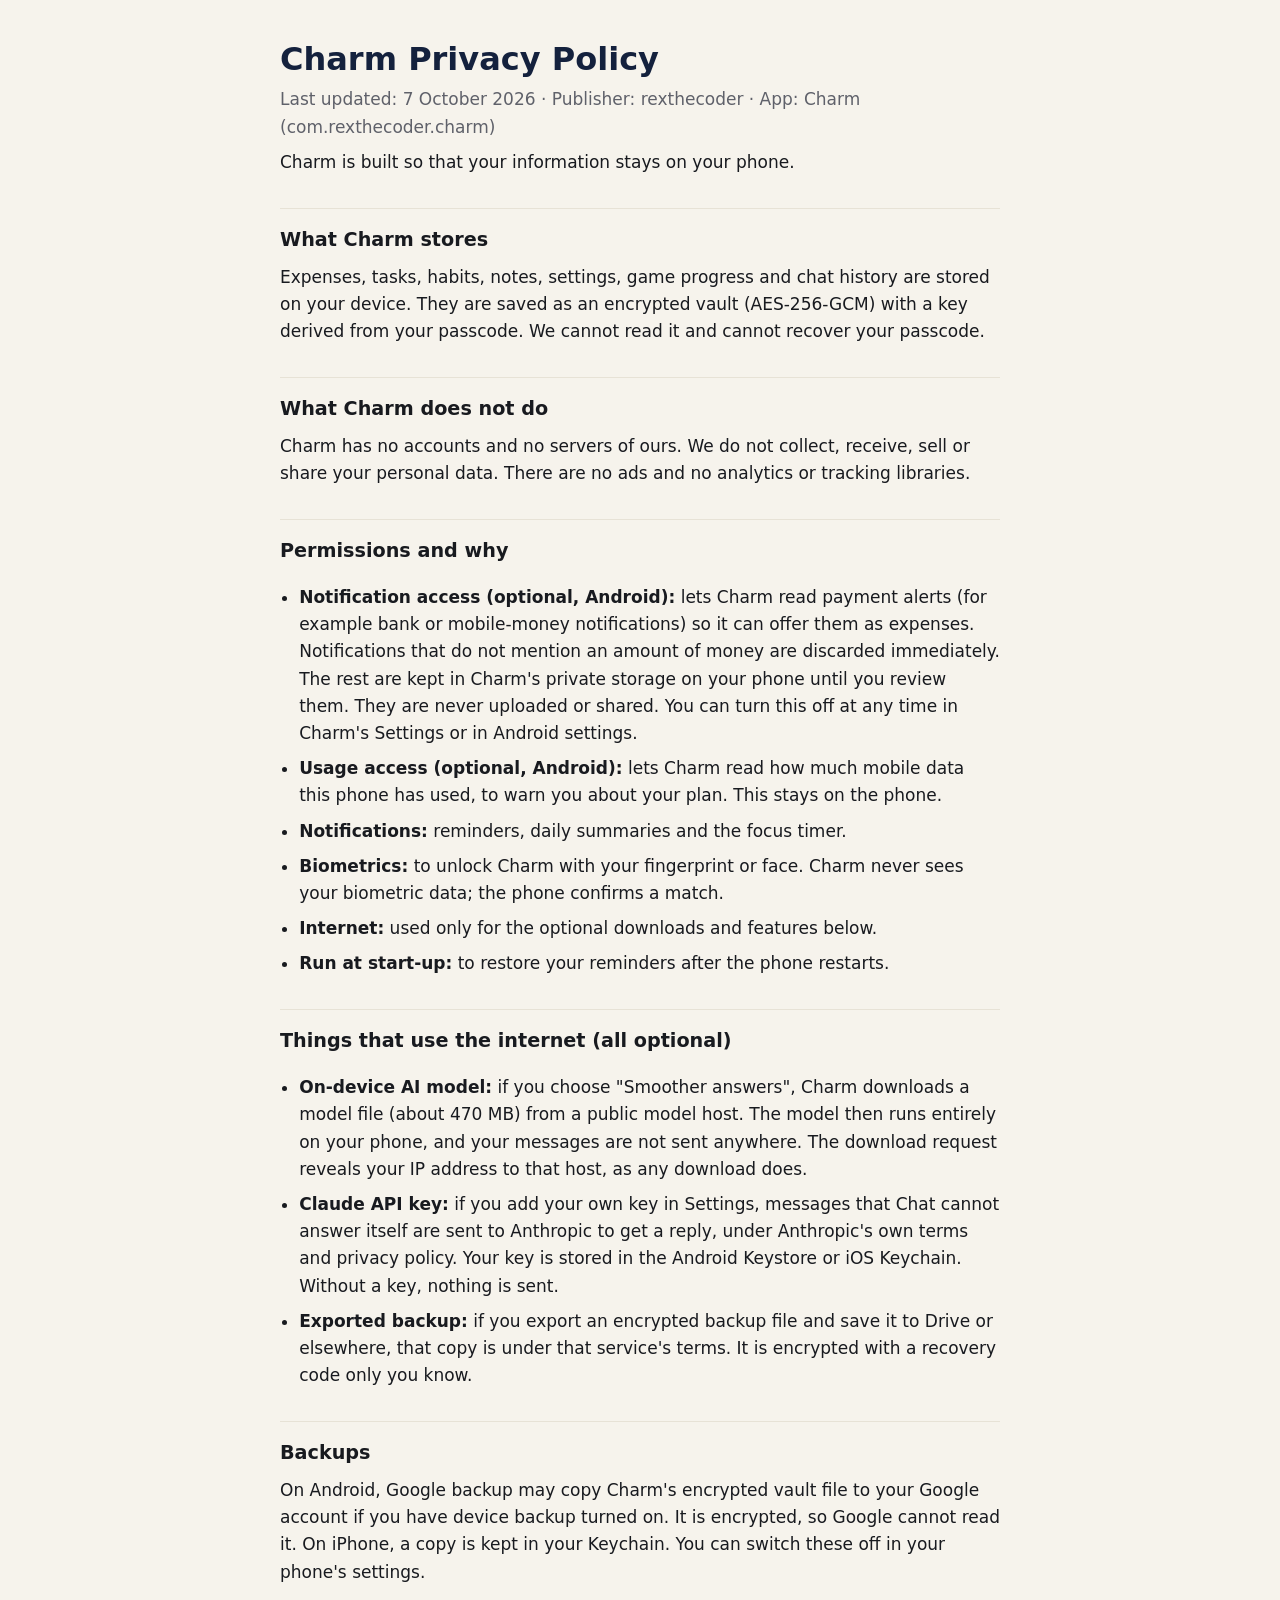
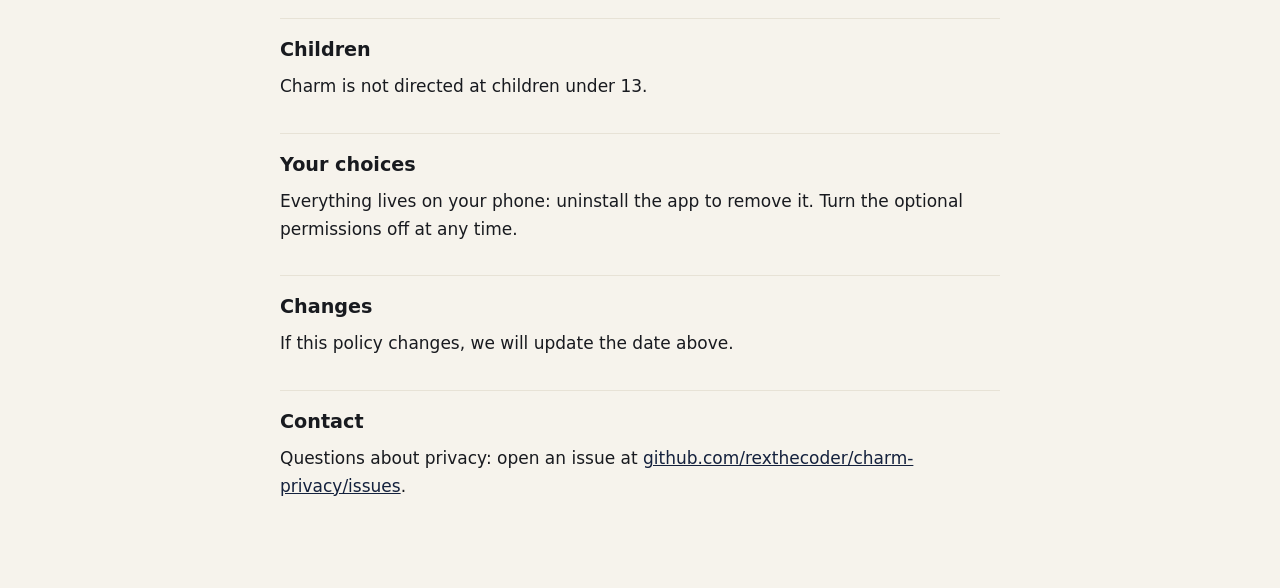
==== index.html @ 881cbb49 "Charm privacy policy" ====
<!doctype html>
<html lang="en">
<head>
<meta charset="utf-8">
<meta name="viewport" content="width=device-width, initial-scale=1">
<title>Charm Privacy Policy</title>
<style>
  :root { --bg:#f6f3ec; --ink:#181a1f; --muted:#5f616a; --line:#e7e2d6; --brand:#14213d; }
  @media (prefers-color-scheme: dark) { :root { --bg:#0f1115; --ink:#f1eee6; --muted:#a0a3ad; --line:#2b2f38; --brand:#e9e5d9; } }
  body { margin:0; background:var(--bg); color:var(--ink); font:17px/1.6 system-ui,-apple-system,"Segoe UI",Roboto,sans-serif; }
  main { max-width:720px; margin:0 auto; padding:40px 20px 80px; }
  h1 { font-size:2rem; line-height:1.2; margin:0 0 4px; color:var(--brand); }
  h2 { font-size:1.2rem; margin:2rem 0 .4rem; padding-top:1rem; border-top:1px solid var(--line); }
  p, li { margin:.5rem 0; } ul { padding-left:1.2rem; }
  .meta { color:var(--muted); }
  a { color:var(--brand); }
</style>
</head>
<body>
<main>
<h1>Charm Privacy Policy</h1>
<p class="meta">Last updated: 7 October 2026 · Publisher: rexthecoder · App: Charm (com.rexthecoder.charm)</p>

<p>Charm is built so that your information stays on your phone.</p>

<h2>What Charm stores</h2>
<p>Expenses, tasks, habits, notes, settings, game progress and chat history are stored on your device. They are saved as an encrypted vault (AES-256-GCM) with a key derived from your passcode. We cannot read it and cannot recover your passcode.</p>

<h2>What Charm does not do</h2>
<p>Charm has no accounts and no servers of ours. We do not collect, receive, sell or share your personal data. There are no ads and no analytics or tracking libraries.</p>

<h2>Permissions and why</h2>
<ul>
  <li><strong>Notification access (optional, Android):</strong> lets Charm read payment alerts (for example bank or mobile-money notifications) so it can offer them as expenses. Notifications that do not mention an amount of money are discarded immediately. The rest are kept in Charm's private storage on your phone until you review them. They are never uploaded or shared. You can turn this off at any time in Charm's Settings or in Android settings.</li>
  <li><strong>Usage access (optional, Android):</strong> lets Charm read how much mobile data this phone has used, to warn you about your plan. This stays on the phone.</li>
  <li><strong>Notifications:</strong> reminders, daily summaries and the focus timer.</li>
  <li><strong>Biometrics:</strong> to unlock Charm with your fingerprint or face. Charm never sees your biometric data; the phone confirms a match.</li>
  <li><strong>Internet:</strong> used only for the optional downloads and features below.</li>
  <li><strong>Run at start-up:</strong> to restore your reminders after the phone restarts.</li>
</ul>

<h2>Things that use the internet (all optional)</h2>
<ul>
  <li><strong>On-device AI model:</strong> if you choose "Smoother answers", Charm downloads a model file (about 470 MB) from a public model host. The model then runs entirely on your phone, and your messages are not sent anywhere. The download request reveals your IP address to that host, as any download does.</li>
  <li><strong>Claude API key:</strong> if you add your own key in Settings, messages that Chat cannot answer itself are sent to Anthropic to get a reply, under Anthropic's own terms and privacy policy. Your key is stored in the Android Keystore or iOS Keychain. Without a key, nothing is sent.</li>
  <li><strong>Exported backup:</strong> if you export an encrypted backup file and save it to Drive or elsewhere, that copy is under that service's terms. It is encrypted with a recovery code only you know.</li>
</ul>

<h2>Backups</h2>
<p>On Android, Google backup may copy Charm's encrypted vault file to your Google account if you have device backup turned on. It is encrypted, so Google cannot read it. On iPhone, a copy is kept in your Keychain. You can switch these off in your phone's settings.</p>

<h2>Children</h2>
<p>Charm is not directed at children under 13.</p>

<h2>Your choices</h2>
<p>Everything lives on your phone: uninstall the app to remove it. Turn the optional permissions off at any time.</p>

<h2>Changes</h2>
<p>If this policy changes, we will update the date above.</p>

<h2>Contact</h2>
<p>Questions about privacy: open an issue at <a href="https://github.com/rexthecoder/charm-privacy/issues">github.com/rexthecoder/charm-privacy/issues</a>.</p>
</main>
</body>
</html>
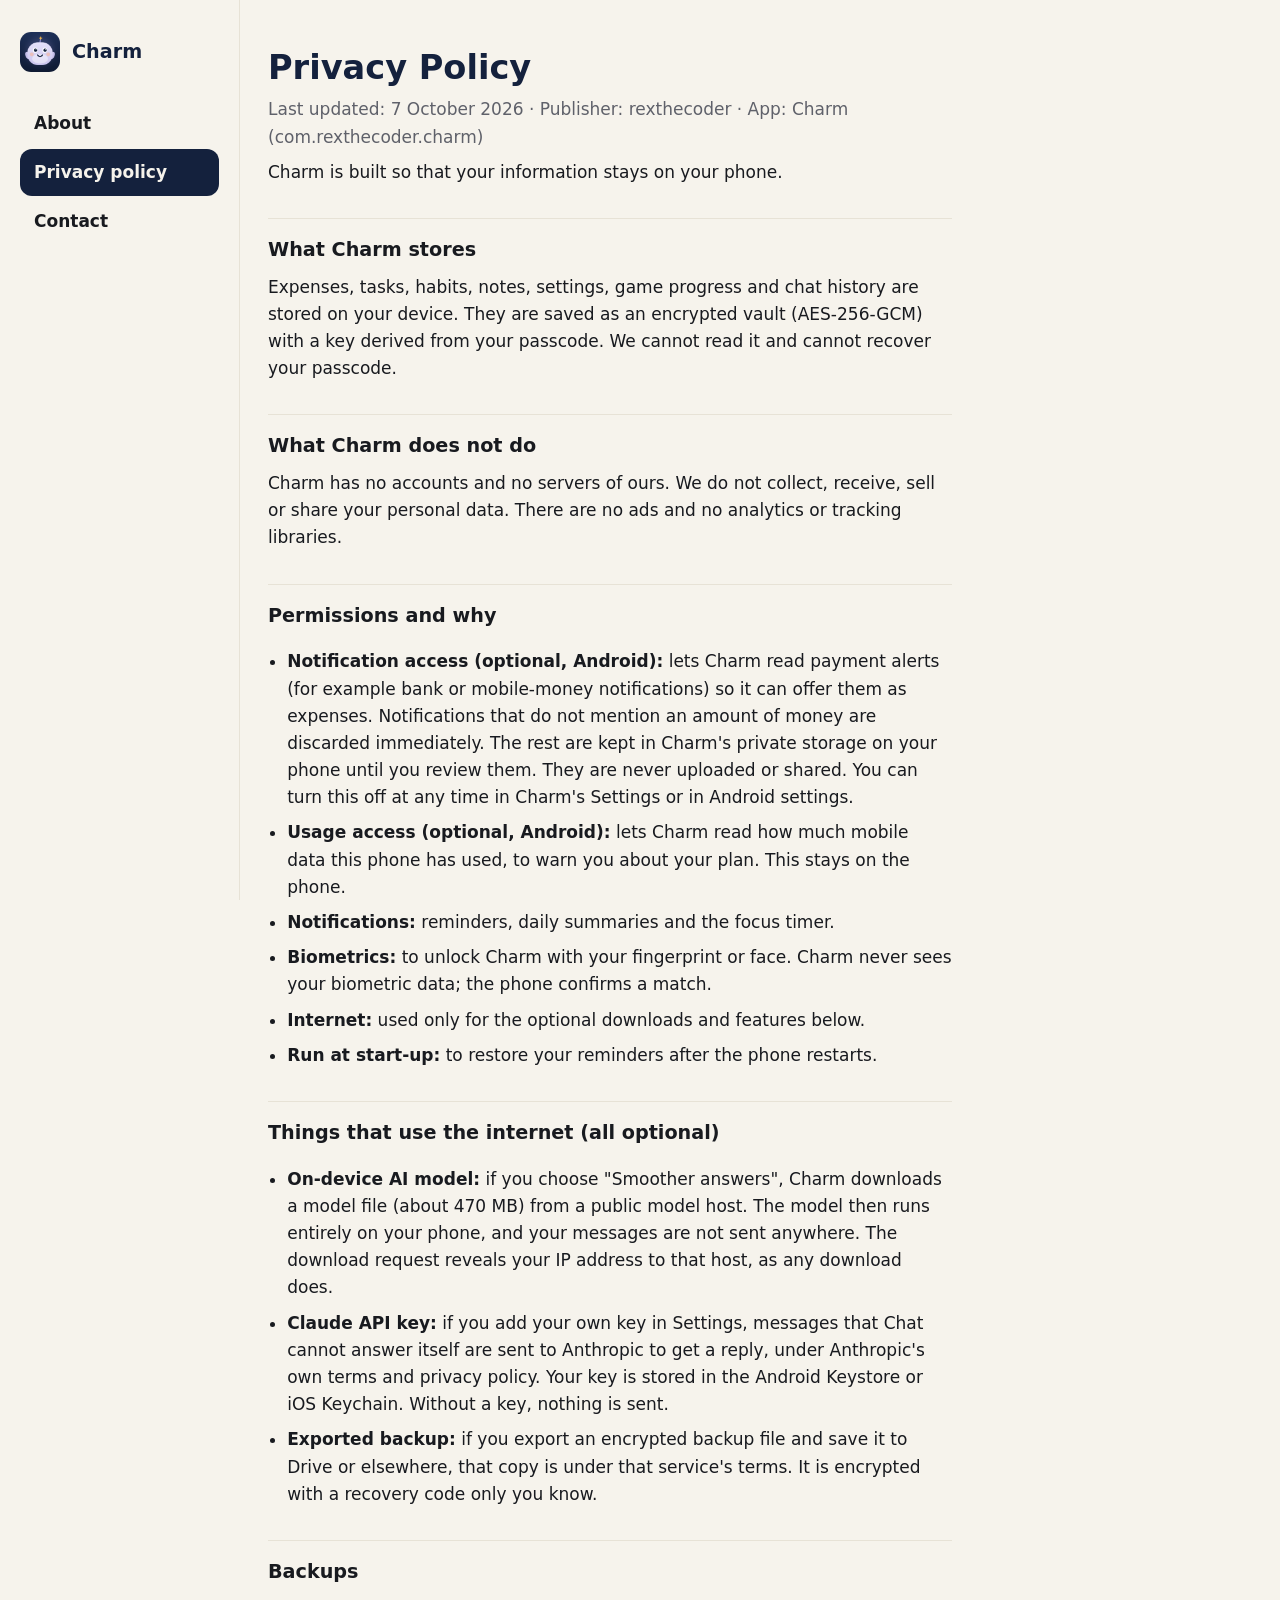
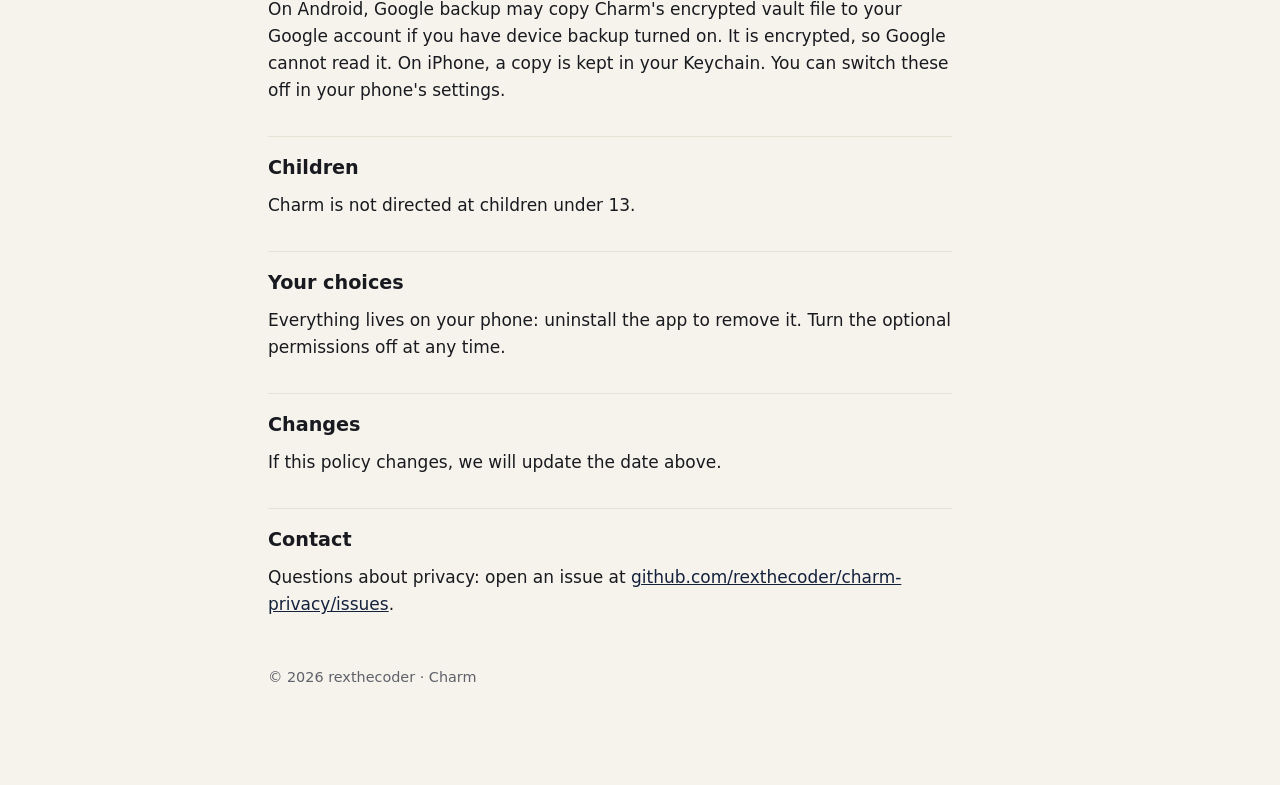
==== commit cfc66aa5: "Add About page and side navigation" ====
--- a/index.html
+++ b/index.html
@@ -4,21 +4,20 @@
 <meta charset="utf-8">
 <meta name="viewport" content="width=device-width, initial-scale=1">
 <title>Charm Privacy Policy</title>
-<style>
-  :root { --bg:#f6f3ec; --ink:#181a1f; --muted:#5f616a; --line:#e7e2d6; --brand:#14213d; }
-  @media (prefers-color-scheme: dark) { :root { --bg:#0f1115; --ink:#f1eee6; --muted:#a0a3ad; --line:#2b2f38; --brand:#e9e5d9; } }
-  body { margin:0; background:var(--bg); color:var(--ink); font:17px/1.6 system-ui,-apple-system,"Segoe UI",Roboto,sans-serif; }
-  main { max-width:720px; margin:0 auto; padding:40px 20px 80px; }
-  h1 { font-size:2rem; line-height:1.2; margin:0 0 4px; color:var(--brand); }
-  h2 { font-size:1.2rem; margin:2rem 0 .4rem; padding-top:1rem; border-top:1px solid var(--line); }
-  p, li { margin:.5rem 0; } ul { padding-left:1.2rem; }
-  .meta { color:var(--muted); }
-  a { color:var(--brand); }
-</style>
+<meta name="description" content="How Charm treats your data: it stays on your phone.">
+<link rel="icon" href="icon.png">
+<link rel="stylesheet" href="style.css">
 </head>
 <body>
+<div class="layout">
+<nav class="side" aria-label="Site">
+  <a class="brand" href="about.html"><img src="icon.png" alt="">Charm</a>
+  <a class="link" href="about.html">About</a>
+  <a class="link" href="./" aria-current="page">Privacy policy</a>
+  <a class="link" href="https://github.com/rexthecoder/charm-privacy/issues">Contact</a>
+</nav>
 <main>
-<h1>Charm Privacy Policy</h1>
+<h1>Privacy Policy</h1>
 <p class="meta">Last updated: 7 October 2026 · Publisher: rexthecoder · App: Charm (com.rexthecoder.charm)</p>
 
 <p>Charm is built so that your information stays on your phone.</p>
@@ -60,6 +59,8 @@
 
 <h2>Contact</h2>
 <p>Questions about privacy: open an issue at <a href="https://github.com/rexthecoder/charm-privacy/issues">github.com/rexthecoder/charm-privacy/issues</a>.</p>
+<footer>© 2026 rexthecoder · Charm</footer>
 </main>
+</div>
 </body>
 </html>
--- a/style.css
+++ b/style.css
@@ -0,0 +1,28 @@
+:root { --bg:#f6f3ec; --card:#fff; --ink:#181a1f; --muted:#5f616a; --line:#e7e2d6; --brand:#14213d; --on-brand:#f6f3ec; --tint:#dad6f2; }
+@media (prefers-color-scheme: dark) { :root { --bg:#0f1115; --card:#181b21; --ink:#f1eee6; --muted:#a0a3ad; --line:#2b2f38; --brand:#e9e5d9; --on-brand:#14213d; --tint:#2b2a4b; } }
+* { box-sizing:border-box; }
+body { margin:0; background:var(--bg); color:var(--ink); font:17px/1.6 system-ui,-apple-system,"Segoe UI",Roboto,sans-serif; }
+a { color:var(--brand); }
+.layout { display:grid; grid-template-columns:240px 1fr; min-height:100vh; }
+nav.side { position:sticky; top:0; align-self:start; height:100vh; padding:32px 20px; border-right:1px solid var(--line); }
+nav.side .brand { display:flex; align-items:center; gap:12px; font-weight:700; font-size:1.2rem; color:var(--brand); text-decoration:none; margin-bottom:28px; }
+nav.side .brand img { width:40px; height:40px; border-radius:11px; }
+nav.side a.link { display:block; padding:10px 14px; margin:2px 0; border-radius:12px; color:var(--ink); text-decoration:none; font-weight:600; }
+nav.side a.link:hover { background:var(--tint); }
+nav.side a.link[aria-current="page"] { background:var(--brand); color:var(--on-brand); }
+main { max-width:740px; padding:48px 28px 96px; }
+h1 { font-size:2.1rem; line-height:1.2; margin:0 0 6px; color:var(--brand); }
+h2 { font-size:1.2rem; margin:2rem 0 .4rem; padding-top:1rem; border-top:1px solid var(--line); }
+p, li { margin:.5rem 0; } ul { padding-left:1.2rem; }
+.meta, .lead { color:var(--muted); } .lead { font-size:1.15rem; }
+.grid { display:grid; grid-template-columns:repeat(auto-fit,minmax(210px,1fr)); gap:12px; margin:1rem 0; }
+.card { background:var(--card); border:1px solid var(--line); border-radius:18px; padding:16px 18px; }
+.card h3 { margin:0 0 4px; font-size:1.05rem; } .card p { margin:0; color:var(--muted); font-size:.95rem; }
+footer { margin-top:3rem; color:var(--muted); font-size:.9rem; }
+@media (max-width:760px) {
+  .layout { grid-template-columns:1fr; }
+  nav.side { position:static; height:auto; display:flex; flex-wrap:wrap; align-items:center; gap:4px; padding:14px 16px; border-right:0; border-bottom:1px solid var(--line); }
+  nav.side .brand { margin:0 auto 0 0; font-size:1.05rem; } nav.side .brand img { width:32px; height:32px; }
+  nav.side a.link { padding:8px 12px; }
+  main { padding:28px 18px 72px; }
+}
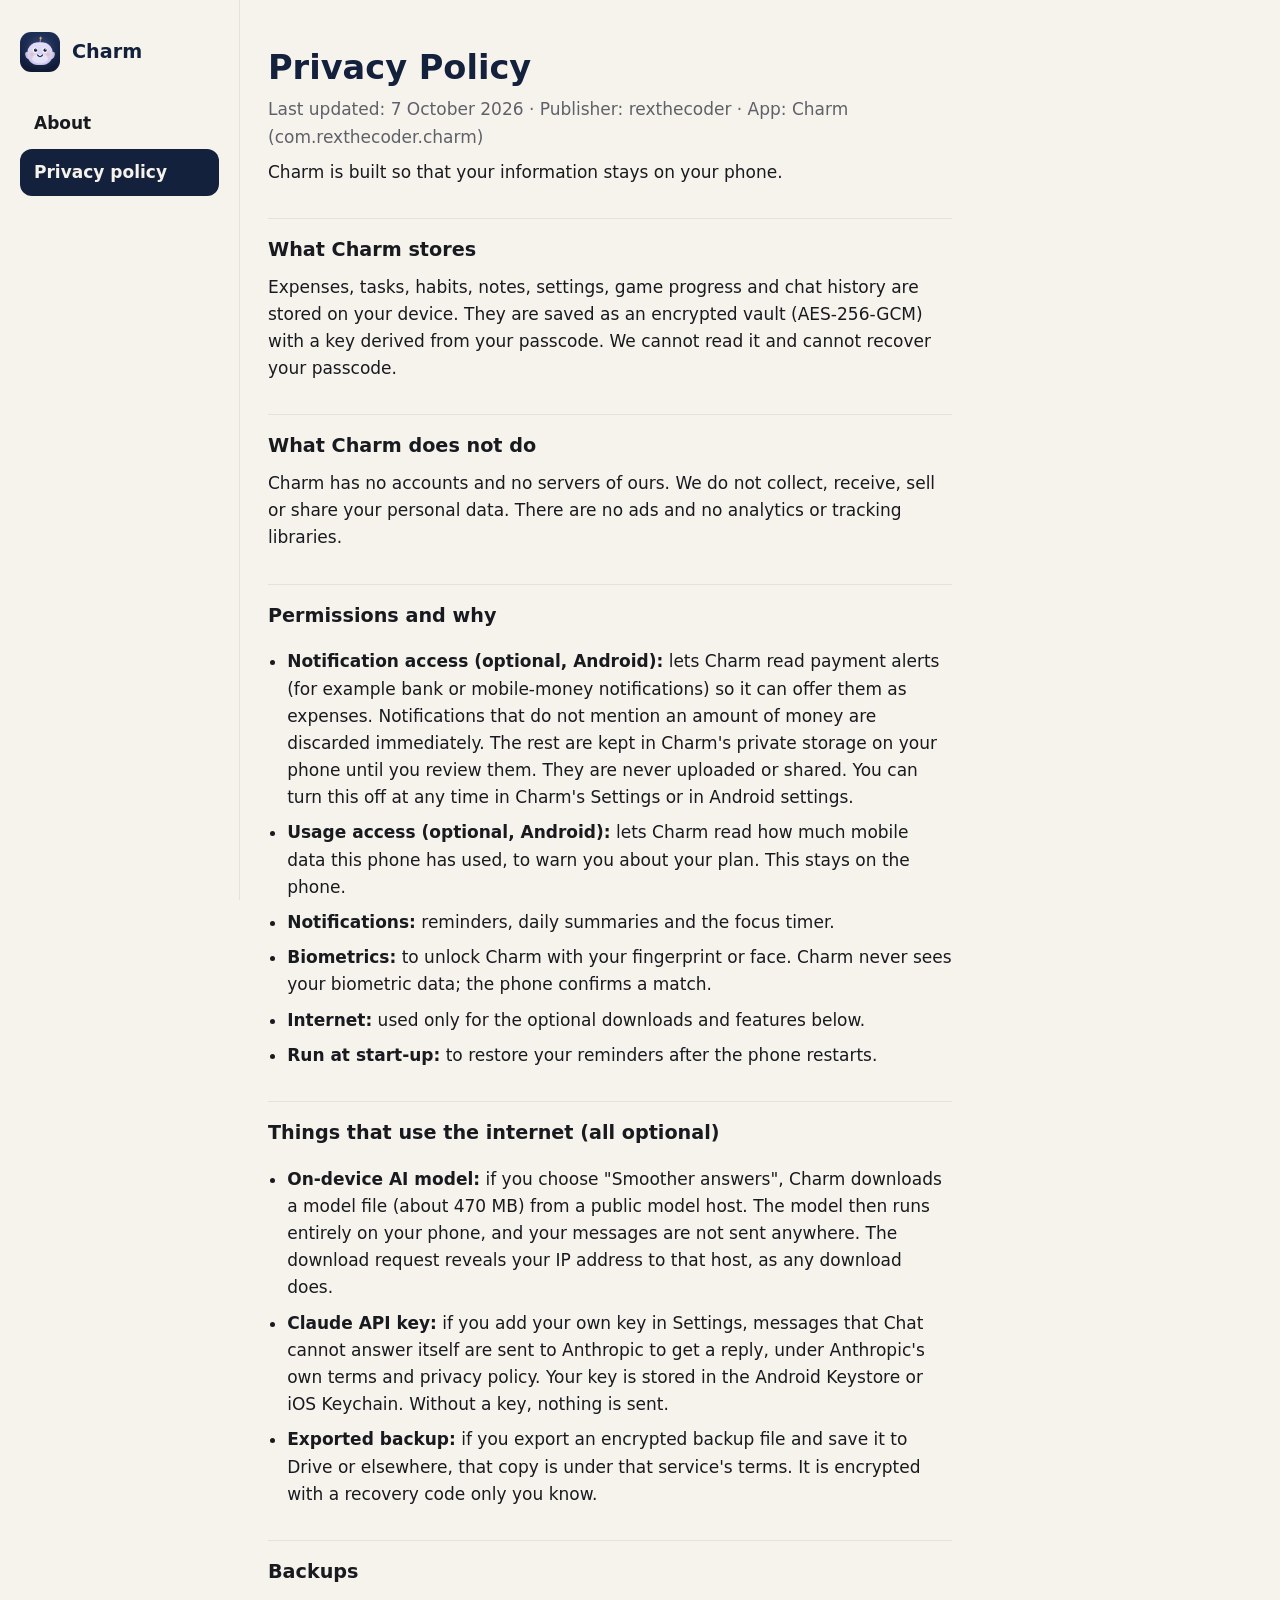
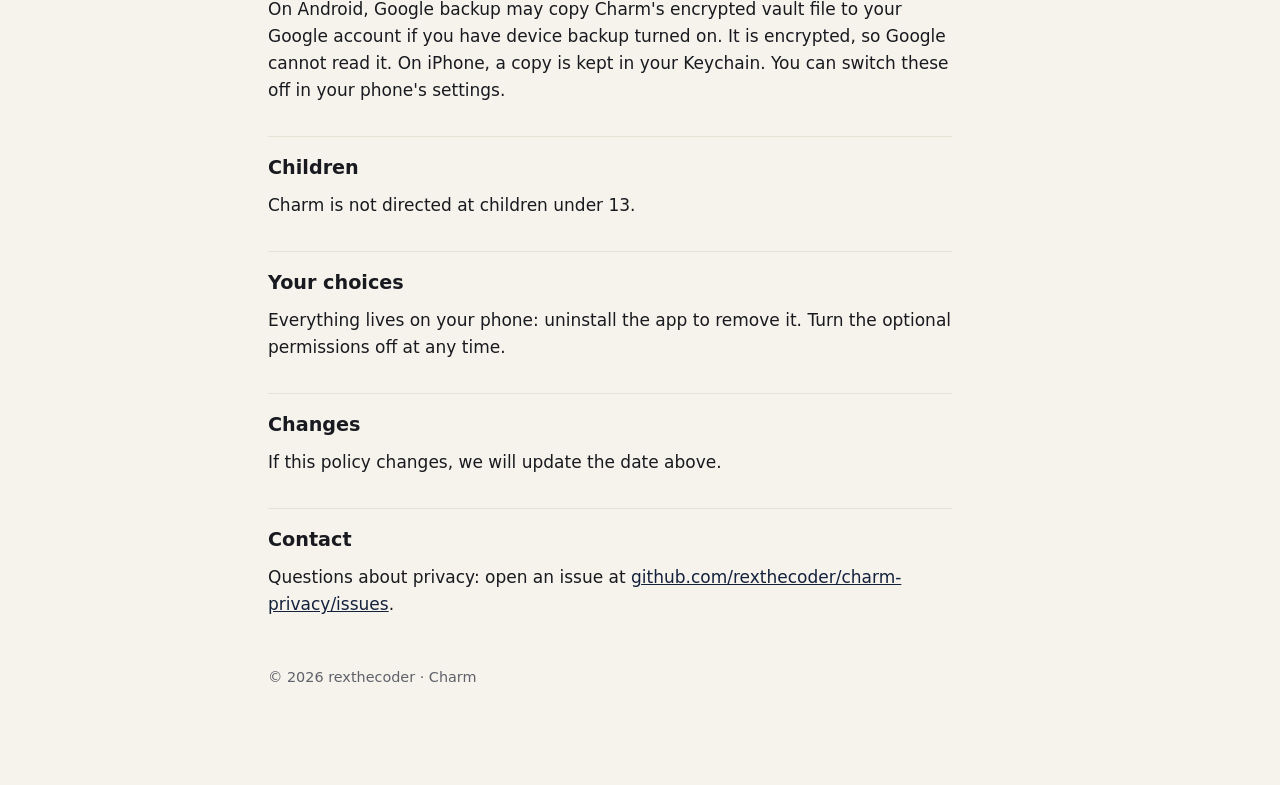
==== commit 28fa659e: "About: add screenshots, drop Contact link" ====
--- a/index.html
+++ b/index.html
@@ -14,7 +14,6 @@
   <a class="brand" href="about.html"><img src="icon.png" alt="">Charm</a>
   <a class="link" href="about.html">About</a>
   <a class="link" href="./" aria-current="page">Privacy policy</a>
-  <a class="link" href="https://github.com/rexthecoder/charm-privacy/issues">Contact</a>
 </nav>
 <main>
 <h1>Privacy Policy</h1>
--- a/style.css
+++ b/style.css
@@ -26,3 +26,6 @@
   nav.side a.link { padding:8px 12px; }
   main { padding:28px 18px 72px; }
 }
+.shots { display:flex; gap:14px; overflow-x:auto; padding:6px 2px 14px; margin:1.4rem 0 .6rem; scroll-snap-type:x proximity; -webkit-overflow-scrolling:touch; }
+.shots img { height:430px; width:auto; flex:0 0 auto; border-radius:22px; border:1px solid var(--line); scroll-snap-align:start; background:var(--card); }
+@media (max-width:760px) { .shots img { height:380px; } }
